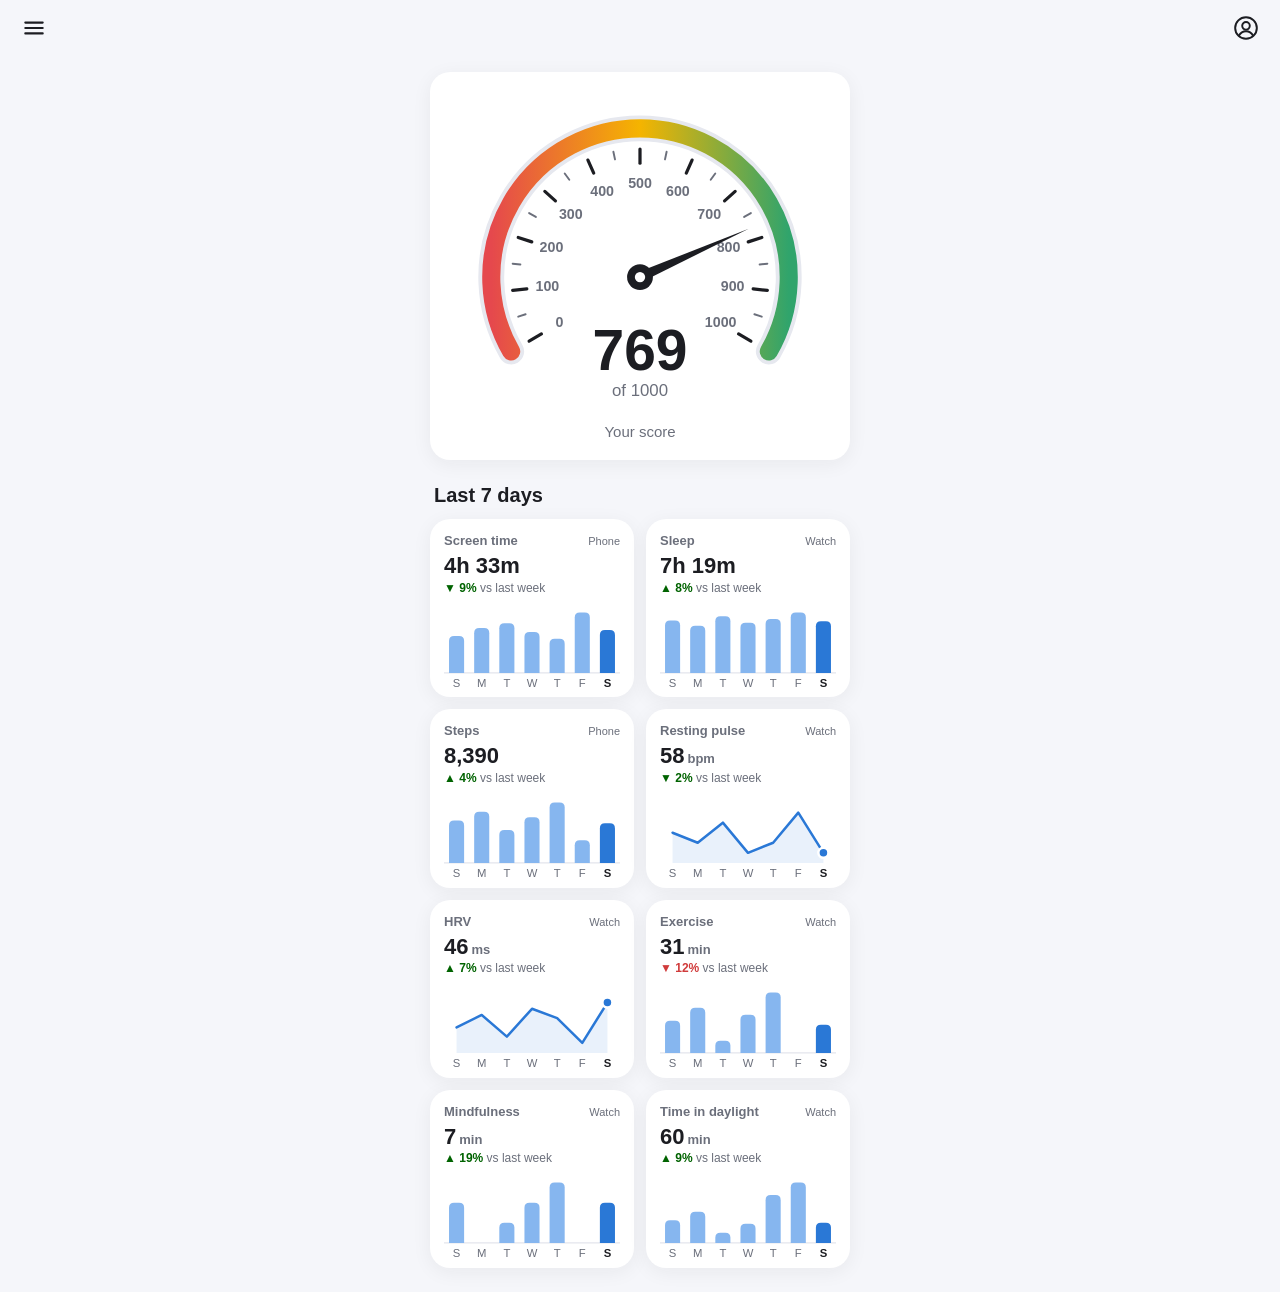
==== index.html @ e7803bbc "initial commit" ====
<!doctype html>
<html lang="en">
<head>
  <meta charset="utf-8">
  <meta name="viewport" content="width=device-width, initial-scale=1, viewport-fit=cover">
  <title>Score</title>

  <meta name="theme-color" content="#f5f6fa">
  <meta name="apple-mobile-web-app-capable" content="yes">
  <meta name="mobile-web-app-capable" content="yes">
  <meta name="apple-mobile-web-app-status-bar-style" content="default">
  <meta name="apple-mobile-web-app-title" content="Score">
  <link rel="apple-touch-icon" href="icons/apple-touch-icon.png">
  <link rel="icon" href="icons/icon.svg" type="image/svg+xml">
  <link rel="manifest" href="manifest.webmanifest">

  <link rel="stylesheet" href="css/styles.css">
  <script src="js/nav.js" defer></script>
  <script src="js/dial.js" defer></script>
  <script src="js/metrics-data.js" defer></script>
  <script src="js/metrics.js" defer></script>
</head>
<body>
  <header id="app-nav"></header>

  <main class="page">
    <section class="dial-card" aria-label="Your score">
      <svg id="score-dial" class="dial" viewBox="0 0 300 250" role="img" aria-labelledby="score-dial-label"></svg>
      <p id="score-dial-label" class="dial-caption">Your score</p>
    </section>

    <section class="metrics" aria-labelledby="metrics-title">
      <h2 id="metrics-title" class="section-title">Last 7 days</h2>
      <div id="metrics-grid" class="metrics-grid"></div>
    </section>
  </main>
</body>
</html>
---- css/styles.css ----
:root {
  --bg: #f5f6fa;
  --surface: #ffffff;
  --text: #1c1d22;
  --text-muted: #6b6f7b;
  --border: #e3e5ec;
  --track: #e6e8ef;
  --score-low: #e5484d;
  --score-mid: #f5b400;
  --score-high: #30a46c;
  --chart-accent: #2a78d6;
  --chart-muted: #86b6ef;
  --chart-baseline: #e3e5ec;
  --delta-good: #006300;
  --delta-bad: #d03b3b;
  --nav-height: 56px;
  --radius: 20px;
  --shadow: 0 4px 20px rgba(28, 29, 34, 0.06);
}

* {
  box-sizing: border-box;
}

html,
body {
  margin: 0;
  min-height: 100%;
}

body {
  background: var(--bg);
  color: var(--text);
  font-family: -apple-system, BlinkMacSystemFont, "SF Pro Text", "Segoe UI", Roboto, sans-serif;
  -webkit-font-smoothing: antialiased;
  /* App-like feel on iOS: no tap flash, no text selection, no callout on long-press */
  -webkit-tap-highlight-color: transparent;
  -webkit-user-select: none;
  user-select: none;
  -webkit-touch-callout: none;
}

/* ---------- Navbar (global) ---------- */

#app-nav {
  position: sticky;
  top: 0;
  z-index: 10;
  /* Clear the notch / Dynamic Island when launched from the home screen */
  padding-top: env(safe-area-inset-top);
  background: var(--bg);
}

.navbar {
  display: flex;
  align-items: center;
  justify-content: space-between;
  height: var(--nav-height);
  padding: 0 max(12px, env(safe-area-inset-left)) 0 max(12px, env(safe-area-inset-right));
}

.nav-button {
  display: grid;
  place-items: center;
  width: 44px;
  height: 44px;
  padding: 0;
  border: none;
  border-radius: 50%;
  background: transparent;
  color: var(--text);
  cursor: pointer;
  touch-action: manipulation;
}

.nav-button:active {
  background: var(--border);
}

.nav-button svg {
  width: 26px;
  height: 26px;
}

/* ---------- Page ---------- */

.page {
  padding: 16px 16px calc(24px + env(safe-area-inset-bottom));
}

/* ---------- Score dial ---------- */

.dial-card {
  max-width: 420px;
  margin: 0 auto;
  padding: 24px 16px 20px;
  background: var(--surface);
  border-radius: var(--radius);
  box-shadow: var(--shadow);
  text-align: center;
}

.dial {
  display: block;
  width: 100%;
  height: auto;
}

.dial-track {
  fill: none;
  stroke: var(--track);
  stroke-linecap: round;
}

.dial-band {
  fill: none;
  stroke: url(#dial-gradient);
  stroke-linecap: round;
}

.dial-tick {
  stroke: var(--text-muted);
  stroke-linecap: round;
}

.dial-tick--major {
  stroke: var(--text);
}

.dial-label {
  fill: var(--text-muted);
  font-size: 11px;
  font-weight: 600;
  text-anchor: middle;
  dominant-baseline: middle;
}

.dial-needle {
  fill: var(--text);
  transform-box: view-box;
  transition: transform 1.6s cubic-bezier(0.33, 1, 0.68, 1);
}

.dial-hub {
  fill: var(--text);
}

.dial-hub-inner {
  fill: var(--surface);
}

.dial-value {
  fill: var(--text);
  font-size: 44px;
  font-weight: 700;
  text-anchor: middle;
  font-variant-numeric: tabular-nums;
}

.dial-max {
  fill: var(--text-muted);
  font-size: 13px;
  font-weight: 500;
  text-anchor: middle;
}

.dial-caption {
  margin: 4px 0 0;
  color: var(--text-muted);
  font-size: 15px;
  font-weight: 500;
}

/* ---------- Metric cards ---------- */

.metrics {
  max-width: 420px;
  margin: 24px auto 0;
}

.section-title {
  margin: 0 4px 12px;
  font-size: 20px;
  font-weight: 700;
}

.metrics-grid {
  display: grid;
  grid-template-columns: repeat(2, minmax(0, 1fr));
  gap: 12px;
}

.metric-card {
  position: relative;
  display: flex;
  flex-direction: column;
  padding: 14px 14px 10px;
  background: var(--surface);
  border-radius: var(--radius);
  box-shadow: var(--shadow);
}

.metric-head {
  display: flex;
  align-items: baseline;
  justify-content: space-between;
  gap: 6px;
}

.metric-label {
  margin: 0;
  overflow: hidden;
  color: var(--text-muted);
  font-size: 13px;
  font-weight: 600;
  white-space: nowrap;
  text-overflow: ellipsis;
}

.metric-source {
  flex-shrink: 0;
  color: var(--text-muted);
  font-size: 11px;
}

.metric-value {
  margin: 6px 0 0;
  font-size: 22px;
  font-weight: 700;
  line-height: 1.1;
}

.metric-unit {
  margin-left: 3px;
  color: var(--text-muted);
  font-size: 13px;
  font-weight: 600;
}

.metric-sub {
  margin: 2px 0 10px;
  color: var(--text-muted);
  font-size: 12px;
}

.metric-delta {
  font-weight: 600;
}

.metric-delta--good {
  color: var(--delta-good);
}

.metric-delta--bad {
  color: var(--delta-bad);
}

.metric-chart {
  display: block;
  width: 100%;
  height: auto;
  margin-top: auto;
  overflow: visible;
}

.metric-baseline {
  stroke: var(--chart-baseline);
  stroke-width: 1;
}

.metric-bar {
  fill: var(--chart-muted);
}

.metric-bar--today,
.metric-bar.is-active {
  fill: var(--chart-accent);
}

.metric-line {
  fill: none;
  stroke: var(--chart-accent);
  stroke-width: 2;
  stroke-linejoin: round;
  stroke-linecap: round;
}

.metric-area {
  fill: var(--chart-accent);
  opacity: 0.1;
}

.metric-dot {
  fill: var(--chart-accent);
  stroke: var(--surface);
  stroke-width: 2;
}

.metric-dot--hover {
  visibility: hidden;
}

.metric-dot--hover.is-visible {
  visibility: visible;
}

.metric-day {
  fill: var(--text-muted);
  font-size: 9px;
  font-weight: 500;
  text-anchor: middle;
}

.metric-day--today {
  fill: var(--text);
  font-weight: 700;
}

.metric-hit {
  fill: transparent;
  cursor: pointer;
}

.metric-tooltip {
  position: absolute;
  z-index: 1;
  padding: 4px 8px;
  border-radius: 8px;
  background: var(--text);
  color: var(--surface);
  font-size: 12px;
  font-weight: 600;
  white-space: nowrap;
  pointer-events: none;
  transform: translateX(-50%);
}
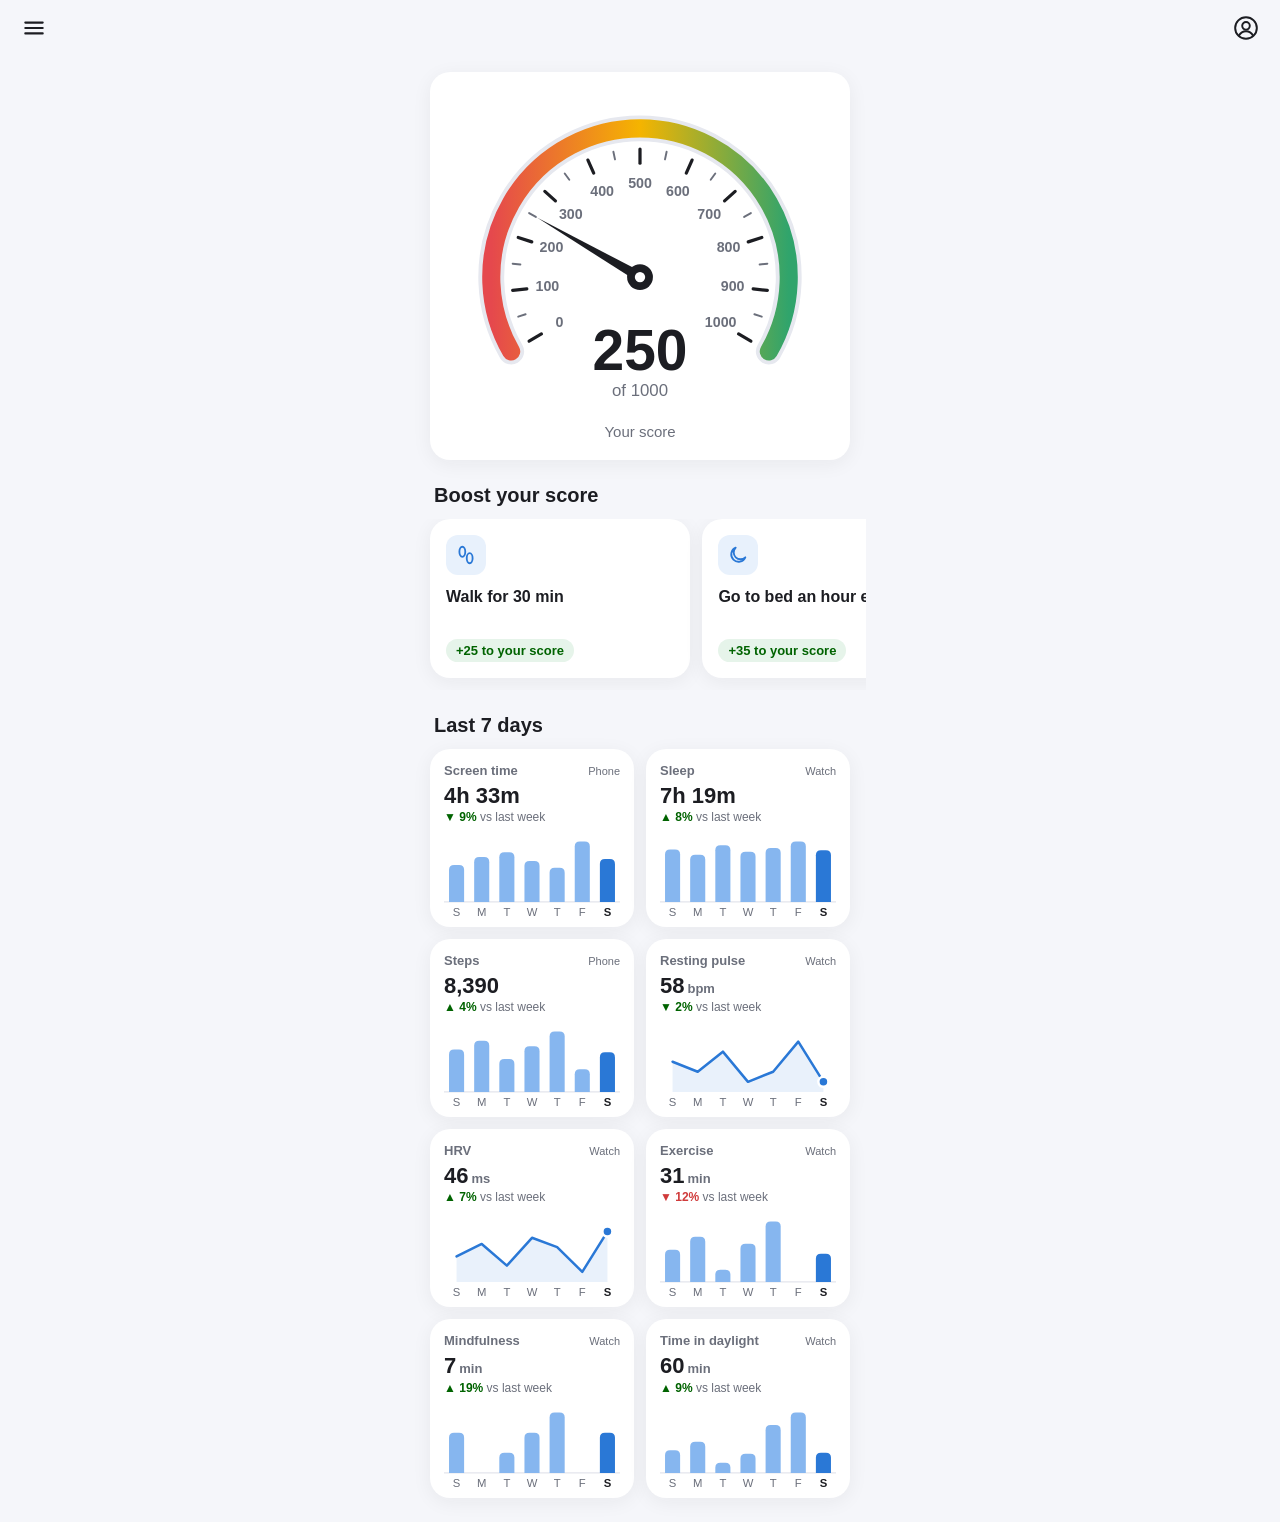
==== commit 98b5ed32: "add tooltips" ====
--- a/index.html
+++ b/index.html
@@ -17,6 +17,8 @@
   <link rel="stylesheet" href="css/styles.css">
   <script src="js/nav.js" defer></script>
   <script src="js/dial.js" defer></script>
+  <script src="js/tips-data.js" defer></script>
+  <script src="js/tips.js" defer></script>
   <script src="js/metrics-data.js" defer></script>
   <script src="js/metrics.js" defer></script>
 </head>
@@ -29,6 +31,11 @@
       <p id="score-dial-label" class="dial-caption">Your score</p>
     </section>
 
+    <section class="tips" aria-labelledby="tips-title">
+      <h2 id="tips-title" class="section-title">Boost your score</h2>
+      <div id="tips-row" class="tips-row"></div>
+    </section>
+
     <section class="metrics" aria-labelledby="metrics-title">
       <h2 id="metrics-title" class="section-title">Last 7 days</h2>
       <div id="metrics-grid" class="metrics-grid"></div>
--- a/css/styles.css
+++ b/css/styles.css
@@ -13,6 +13,8 @@
   --chart-baseline: #e3e5ec;
   --delta-good: #006300;
   --delta-bad: #d03b3b;
+  --accent-wash: #e8f1fc;
+  --gain-wash: #e6f4ea;
   --nav-height: 56px;
   --radius: 20px;
   --shadow: 0 4px 20px rgba(28, 29, 34, 0.06);
@@ -171,6 +173,75 @@
   font-weight: 500;
 }
 
+/* ---------- Score tips ---------- */
+
+.tips {
+  max-width: 420px;
+  margin: 24px auto 0;
+}
+
+/* Bleeds to the screen edges (cancels .page padding) so cards swipe edge to edge */
+.tips-row {
+  display: flex;
+  gap: 12px;
+  margin: 0 -16px;
+  padding: 0 16px 12px;
+  overflow-x: auto;
+  scroll-snap-type: x mandatory;
+  scroll-padding: 0 16px;
+  scrollbar-width: none;
+  -webkit-overflow-scrolling: touch;
+}
+
+.tips-row::-webkit-scrollbar {
+  display: none;
+}
+
+.tip-card {
+  display: flex;
+  flex: 0 0 62%;
+  flex-direction: column;
+  padding: 16px;
+  background: var(--surface);
+  border-radius: var(--radius);
+  box-shadow: var(--shadow);
+  scroll-snap-align: start;
+}
+
+.tip-icon {
+  display: grid;
+  place-items: center;
+  width: 40px;
+  height: 40px;
+  border-radius: 12px;
+  background: var(--accent-wash);
+  color: var(--chart-accent);
+}
+
+.tip-icon svg {
+  width: 22px;
+  height: 22px;
+}
+
+.tip-action {
+  flex: 1;
+  margin: 12px 0 10px;
+  font-size: 16px;
+  font-weight: 600;
+  line-height: 1.3;
+}
+
+.tip-gain {
+  align-self: flex-start;
+  margin: 0;
+  padding: 4px 10px;
+  border-radius: 999px;
+  background: var(--gain-wash);
+  color: var(--delta-good);
+  font-size: 13px;
+  font-weight: 700;
+}
+
 /* ---------- Metric cards ---------- */
 
 .metrics {
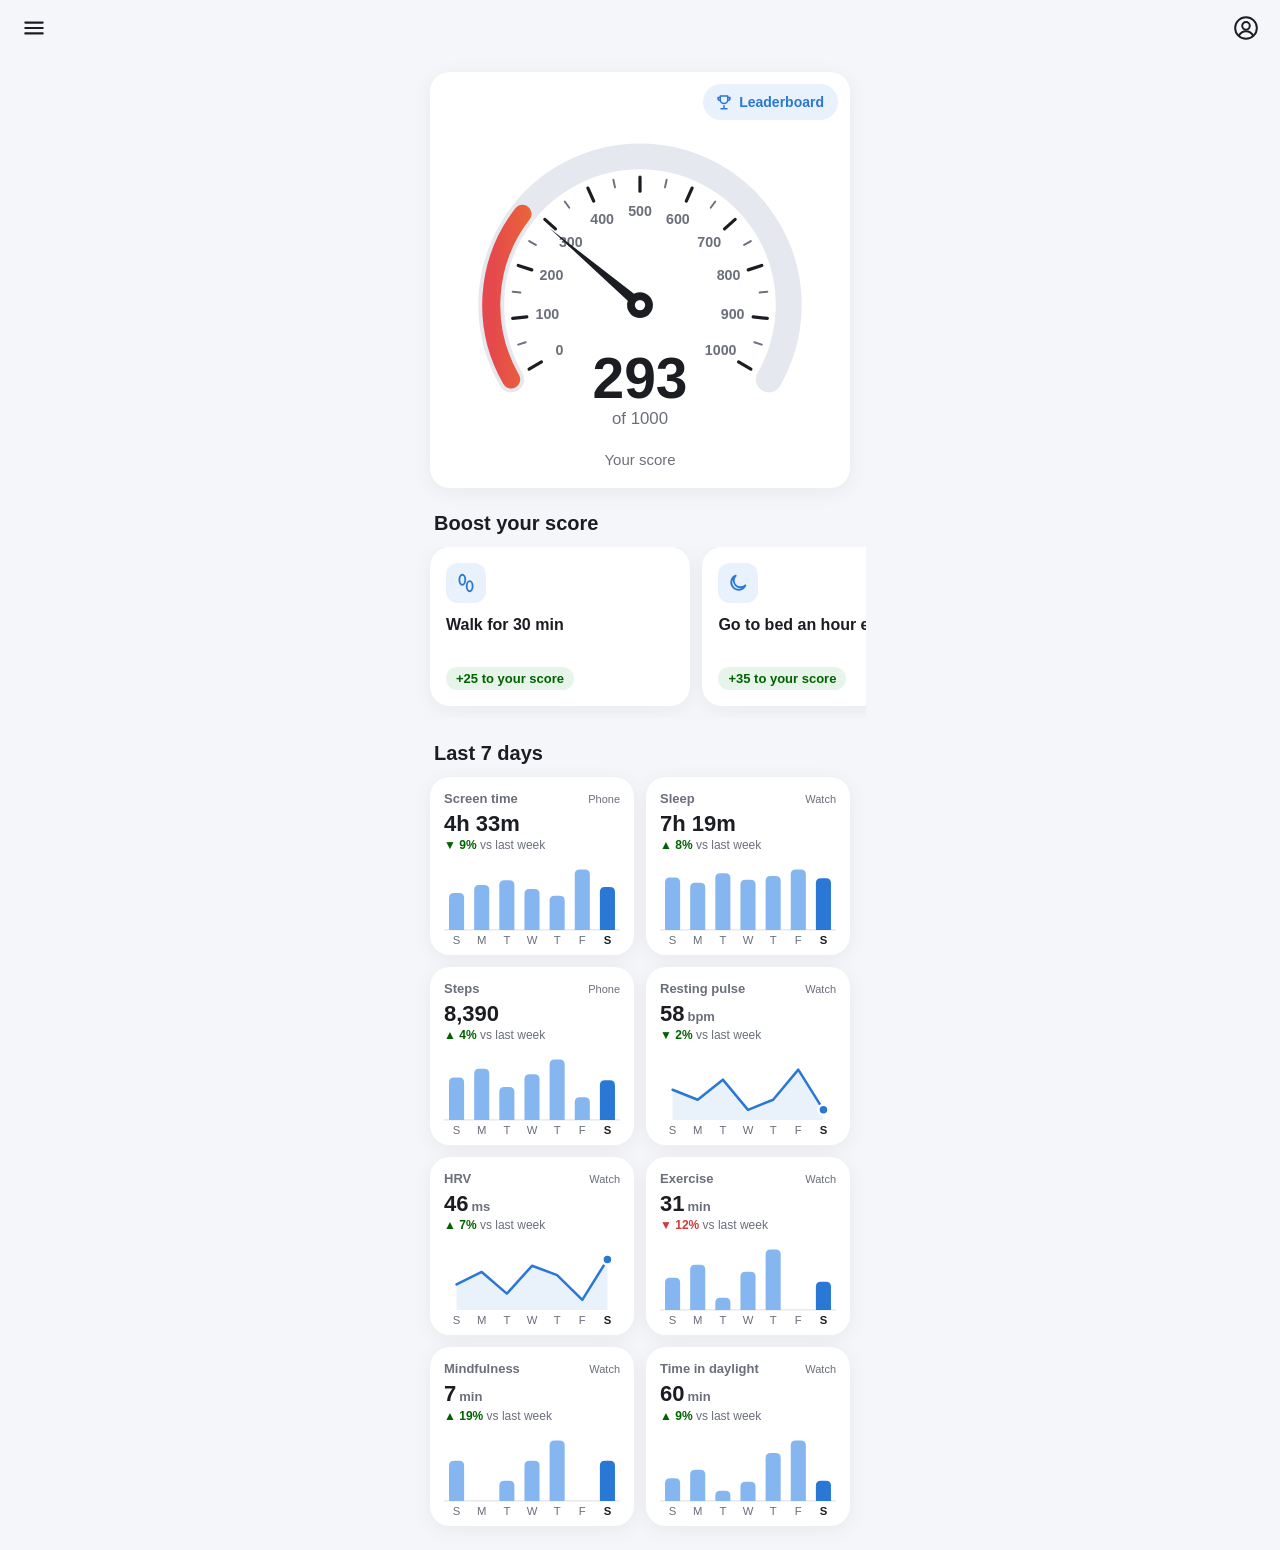
==== commit b0506de3: "add scoreboard" ====
--- a/index.html
+++ b/index.html
@@ -21,12 +21,24 @@
   <script src="js/tips.js" defer></script>
   <script src="js/metrics-data.js" defer></script>
   <script src="js/metrics.js" defer></script>
+  <script src="js/leaderboard-data.js" defer></script>
+  <script src="js/leaderboard.js" defer></script>
 </head>
 <body>
   <header id="app-nav"></header>
 
   <main class="page">
     <section class="dial-card" aria-label="Your score">
+      <div class="dial-card-head">
+        <button id="leaderboard-open" class="pill-button" type="button" aria-haspopup="dialog">
+          <svg viewBox="0 0 24 24" fill="none" stroke="currentColor" stroke-width="2"
+               stroke-linecap="round" stroke-linejoin="round" aria-hidden="true">
+            <path d="M8 21h8M12 17v4M7 4h10v5a5 5 0 0 1-10 0z"/>
+            <path d="M7 6H4v1a3 3 0 0 0 3 3M17 6h3v1a3 3 0 0 1-3 3"/>
+          </svg>
+          Leaderboard
+        </button>
+      </div>
       <svg id="score-dial" class="dial" viewBox="0 0 300 250" role="img" aria-labelledby="score-dial-label"></svg>
       <p id="score-dial-label" class="dial-caption">Your score</p>
     </section>
@@ -41,5 +53,19 @@
       <div id="metrics-grid" class="metrics-grid"></div>
     </section>
   </main>
+
+  <dialog id="leaderboard" class="sheet" aria-labelledby="leaderboard-title">
+    <div class="sheet-body">
+      <div class="sheet-head">
+        <h2 id="leaderboard-title" class="section-title">Leaderboard</h2>
+        <button id="leaderboard-close" class="nav-button" type="button" aria-label="Close">
+          <svg viewBox="0 0 24 24" fill="none" stroke="currentColor" stroke-width="2" stroke-linecap="round" aria-hidden="true">
+            <path d="M6 6l12 12M18 6L6 18"/>
+          </svg>
+        </button>
+      </div>
+      <ol id="leaderboard-list" class="leaderboard-list"></ol>
+    </div>
+  </dialog>
 </body>
 </html>
--- a/css/styles.css
+++ b/css/styles.css
@@ -8,6 +8,8 @@
   --score-low: #e5484d;
   --score-mid: #f5b400;
   --score-high: #30a46c;
+  /* Shared by needle and band; duration must match ANIMATION_MS in dial.js */
+  --dial-transition: 1.6s cubic-bezier(0.33, 1, 0.68, 1);
   --chart-accent: #2a78d6;
   --chart-muted: #86b6ef;
   --chart-baseline: #e3e5ec;
@@ -15,6 +17,10 @@
   --delta-bad: #d03b3b;
   --accent-wash: #e8f1fc;
   --gain-wash: #e6f4ea;
+  --medal-gold: #b07d00;
+  --medal-silver: #7d828f;
+  --medal-bronze: #a5612b;
+  --backdrop: rgba(28, 29, 34, 0.4);
   --nav-height: 56px;
   --radius: 20px;
   --shadow: 0 4px 20px rgba(28, 29, 34, 0.06);
@@ -102,6 +108,38 @@
   text-align: center;
 }
 
+.dial-card-head {
+  display: flex;
+  justify-content: flex-end;
+  margin: -12px -4px 4px;
+}
+
+.pill-button {
+  display: inline-flex;
+  align-items: center;
+  gap: 6px;
+  min-height: 36px;
+  padding: 0 14px 0 12px;
+  border: none;
+  border-radius: 999px;
+  background: var(--accent-wash);
+  color: var(--chart-accent);
+  font: inherit;
+  font-size: 14px;
+  font-weight: 600;
+  cursor: pointer;
+  touch-action: manipulation;
+}
+
+.pill-button:active {
+  filter: brightness(0.95);
+}
+
+.pill-button svg {
+  width: 18px;
+  height: 18px;
+}
+
 .dial {
   display: block;
   width: 100%;
@@ -118,6 +156,7 @@
   fill: none;
   stroke: url(#dial-gradient);
   stroke-linecap: round;
+  transition: stroke-dashoffset var(--dial-transition);
 }
 
 .dial-tick {
@@ -140,7 +179,7 @@
 .dial-needle {
   fill: var(--text);
   transform-box: view-box;
-  transition: transform 1.6s cubic-bezier(0.33, 1, 0.68, 1);
+  transition: transform var(--dial-transition);
 }
 
 .dial-hub {
@@ -405,3 +444,137 @@
   pointer-events: none;
   transform: translateX(-50%);
 }
+
+/* ---------- Bottom sheet ---------- */
+
+html:has(.sheet[open]) {
+  overflow: hidden;
+}
+
+.sheet {
+  width: 100%;
+  max-width: 420px;
+  max-height: 85dvh;
+  margin: auto auto 0;
+  padding: 0;
+  border: none;
+  border-radius: var(--radius) var(--radius) 0 0;
+  background: var(--surface);
+  color: var(--text);
+}
+
+.sheet[open] {
+  display: flex;
+  animation: sheet-up 0.3s cubic-bezier(0.33, 1, 0.68, 1);
+}
+
+.sheet::backdrop {
+  background: var(--backdrop);
+}
+
+@keyframes sheet-up {
+  from {
+    transform: translateY(100%);
+  }
+}
+
+@media (prefers-reduced-motion: reduce) {
+  .sheet[open] {
+    animation: none;
+  }
+}
+
+.sheet-body {
+  display: flex;
+  flex: 1;
+  flex-direction: column;
+  min-height: 0;
+  padding: 8px 12px calc(12px + env(safe-area-inset-bottom));
+}
+
+.sheet-head {
+  display: flex;
+  align-items: center;
+  justify-content: space-between;
+  padding-left: 8px;
+}
+
+.sheet-head .section-title {
+  margin: 0;
+}
+
+/* ---------- Leaderboard ---------- */
+
+.leaderboard-list {
+  margin: 4px 0 0;
+  padding: 0;
+  overflow-y: auto;
+  list-style: none;
+}
+
+.leaderboard-row {
+  display: flex;
+  align-items: center;
+  gap: 12px;
+  padding: 10px 8px;
+  border-radius: 14px;
+}
+
+.leaderboard-row.is-user {
+  background: var(--accent-wash);
+}
+
+.leaderboard-rank {
+  flex-shrink: 0;
+  width: 24px;
+  color: var(--text-muted);
+  font-size: 15px;
+  font-weight: 700;
+  text-align: center;
+  font-variant-numeric: tabular-nums;
+}
+
+.leaderboard-rank[data-rank="1"] {
+  color: var(--medal-gold);
+}
+
+.leaderboard-rank[data-rank="2"] {
+  color: var(--medal-silver);
+}
+
+.leaderboard-rank[data-rank="3"] {
+  color: var(--medal-bronze);
+}
+
+.leaderboard-avatar {
+  display: grid;
+  flex-shrink: 0;
+  place-items: center;
+  width: 36px;
+  height: 36px;
+  border-radius: 50%;
+  background: var(--track);
+  color: var(--text-muted);
+  font-size: 13px;
+  font-weight: 700;
+}
+
+.is-user .leaderboard-avatar {
+  background: var(--chart-accent);
+  color: var(--surface);
+}
+
+.leaderboard-name {
+  flex: 1;
+  overflow: hidden;
+  font-size: 16px;
+  font-weight: 600;
+  white-space: nowrap;
+  text-overflow: ellipsis;
+}
+
+.leaderboard-score {
+  font-size: 16px;
+  font-weight: 700;
+  font-variant-numeric: tabular-nums;
+}
